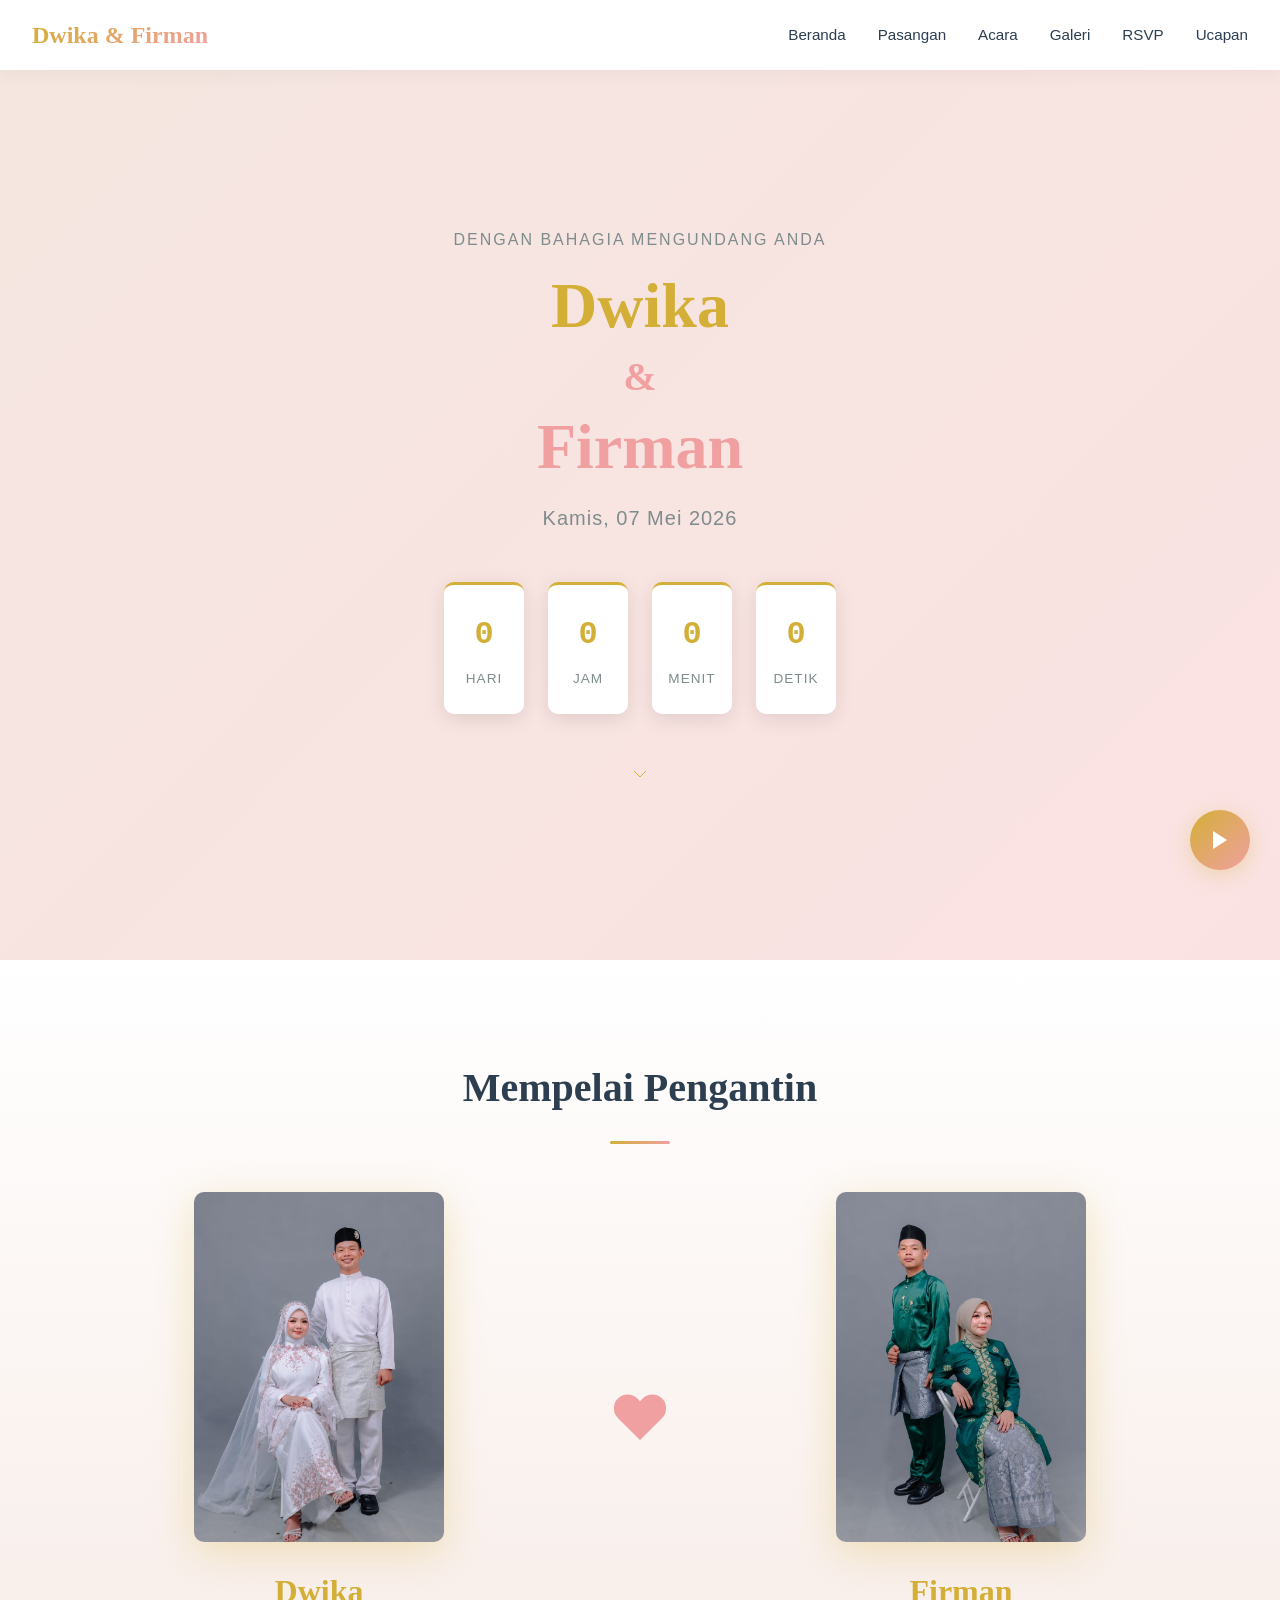
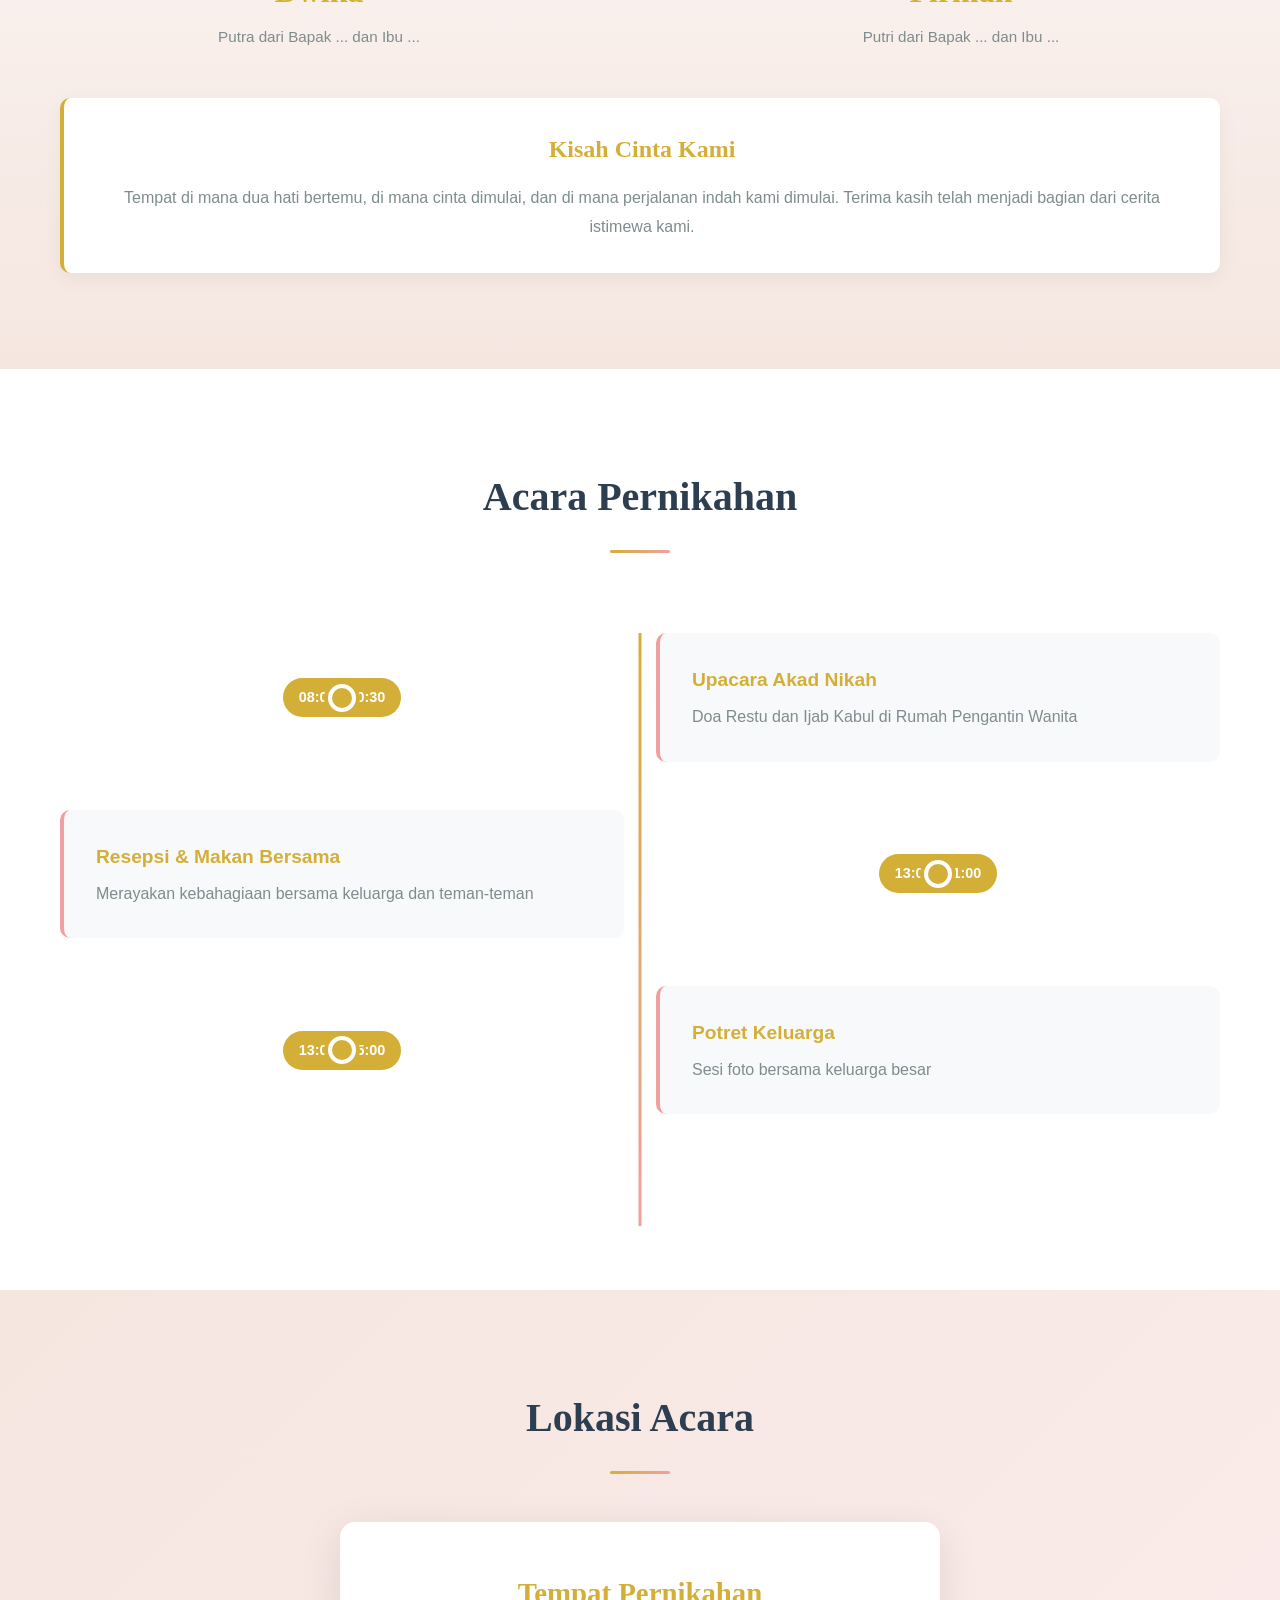
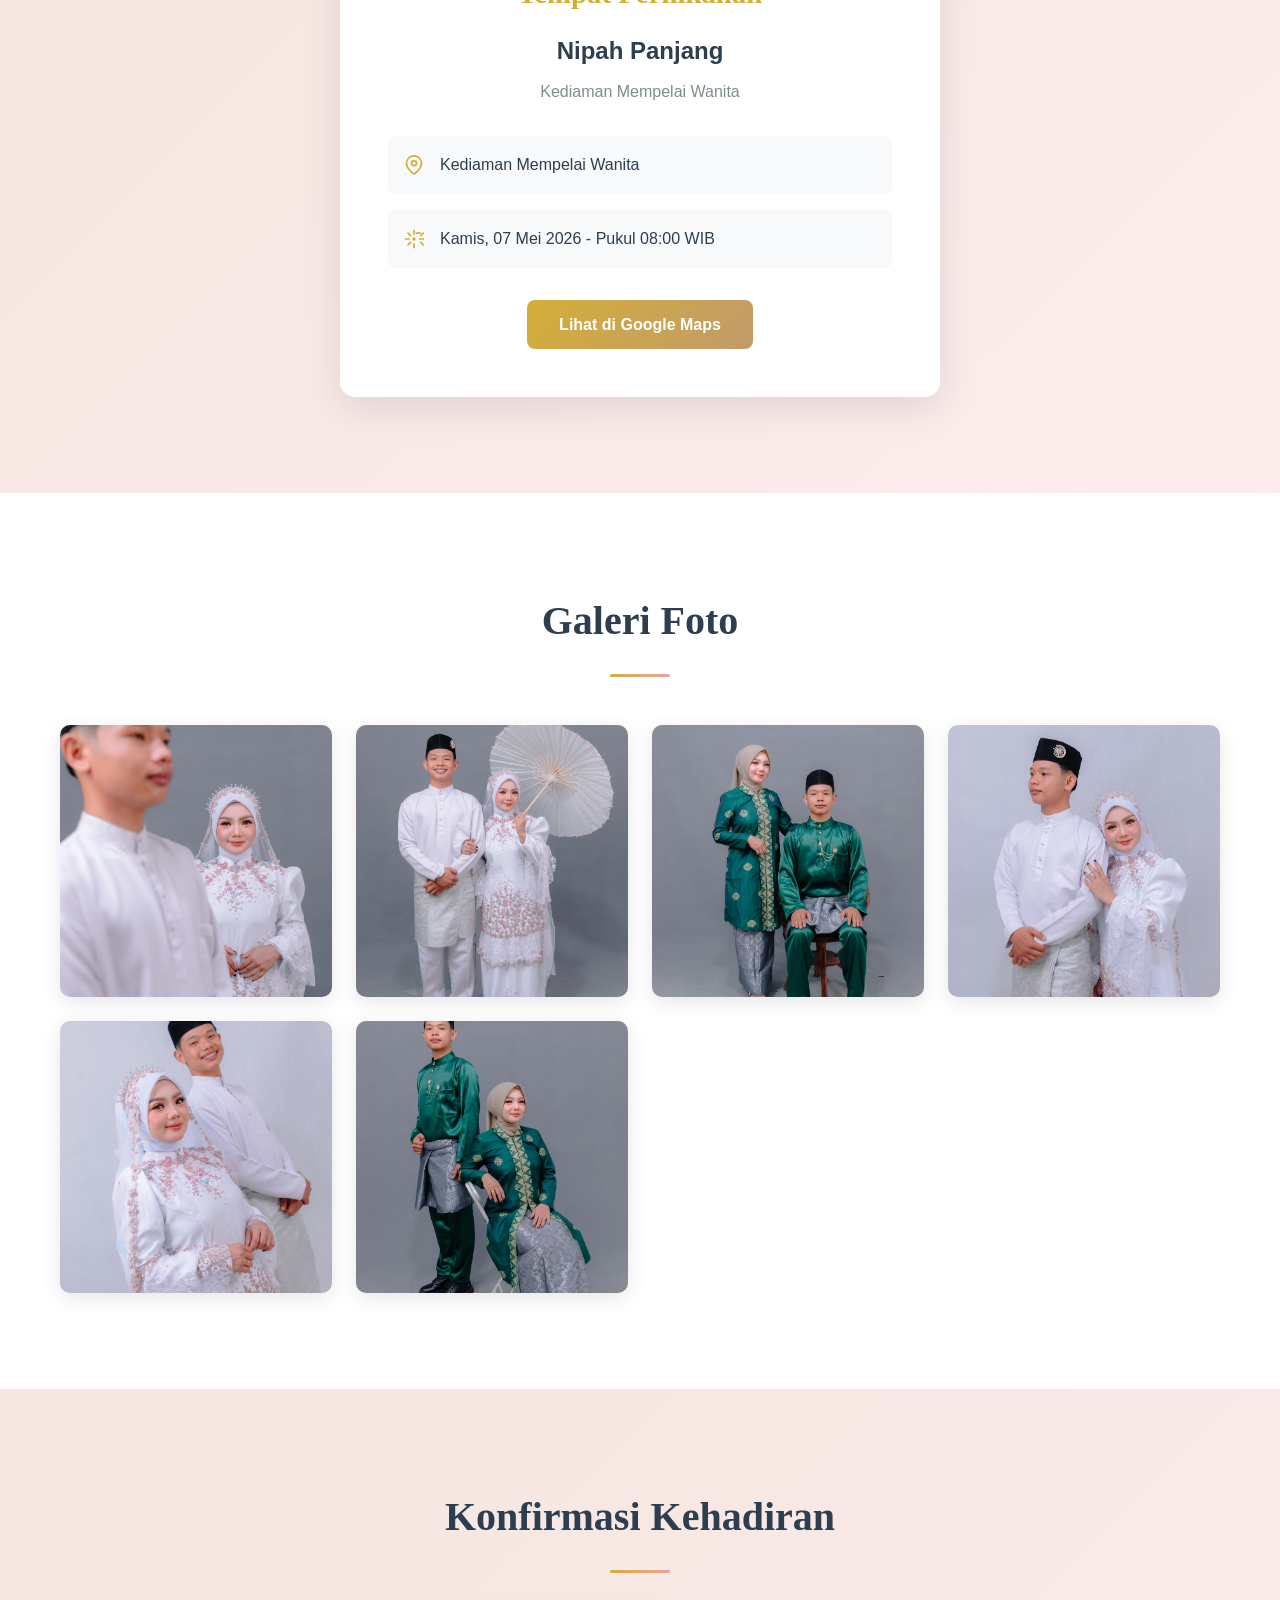
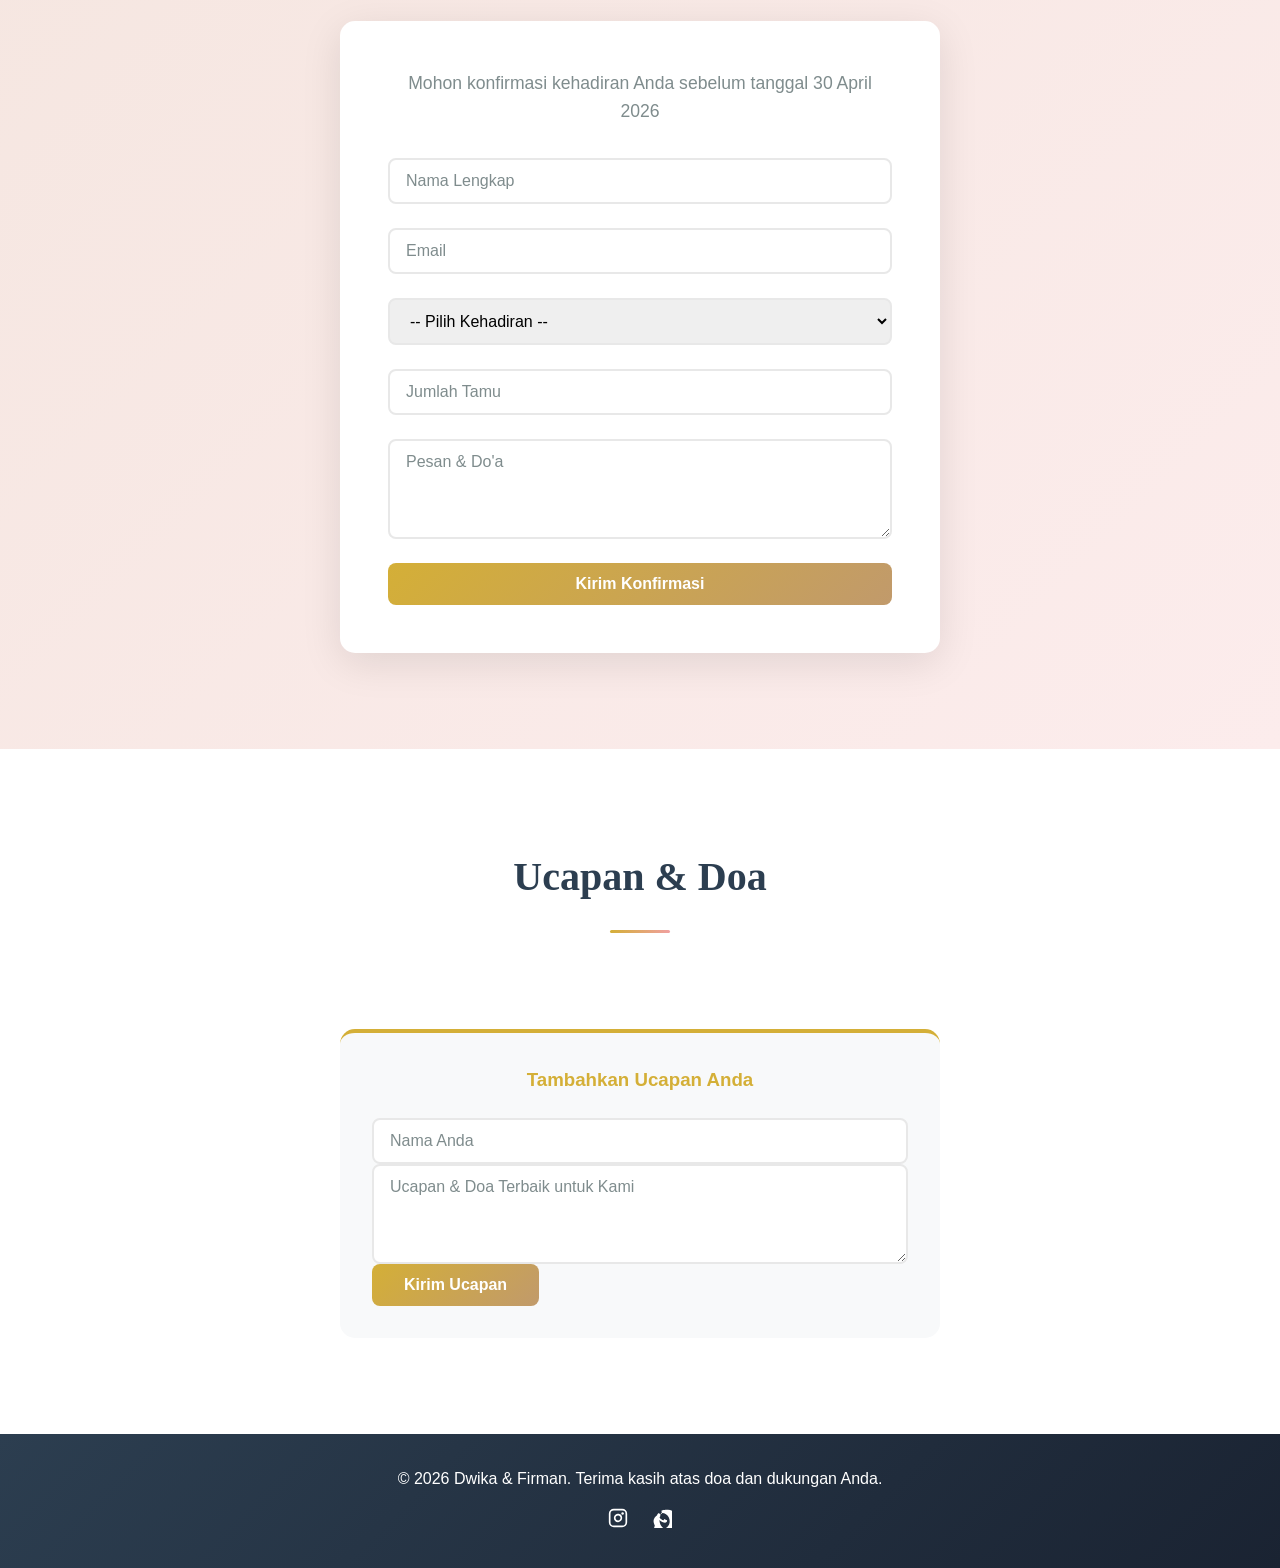
==== index.html @ b53b19dd "first commit" ====
<!DOCTYPE html>
<html lang="id">
<head>
    <meta charset="UTF-8">
    <meta name="viewport" content="width=device-width, initial-scale=1.0">
    <title>Undangan Pernikahan Dwika & Firman</title>
    <link rel="stylesheet" href="style.css">
    <link rel="stylesheet" href="https://cdnjs.cloudflare.com/ajax/libs/aos/2.3.4/aos.css">
</head>
<body>
    <!-- Navigation -->
    <nav class="navbar">
        <div class="navbar-brand">Dwika & Firman</div>
        <div class="nav-toggle" id="navToggle">
            <span></span>
            <span></span>
            <span></span>
        </div>
        <ul class="nav-menu" id="navMenu">
            <li><a href="#home" class="nav-link">Beranda</a></li>
            <li><a href="#couple" class="nav-link">Pasangan</a></li>
            <li><a href="#timeline" class="nav-link">Acara</a></li>
            <li><a href="#gallery" class="nav-link">Galeri</a></li>
            <li><a href="#rsvp" class="nav-link">RSVP</a></li>
            <li><a href="#guestbook" class="nav-link">Ucapan</a></li>
        </ul>
    </nav>

    <!-- Hero Section -->
    <section id="home" class="hero">
        <div class="hero-content" data-aos="fade-up" data-aos-duration="1000">
            <p class="hero-subtitle" style="animation: fadeInUp 1s ease-out 0.3s both;">Dengan Bahagia Mengundang Anda</p>
            <h1 class="hero-title" style="animation: fadeInUp 1s ease-out 0.6s both;">
                <span class="name-groom">Dwika</span>
                <span class="ampersand">&</span>
                <span class="name-bride">Firman</span>
            </h1>
            <p class="hero-date" style="animation: fadeInUp 1s ease-out 0.9s both;">Kamis, 07 Mei 2026</p>
            
            <!-- Countdown Timer -->
            <div class="countdown-container" style="animation: fadeInUp 1s ease-out 1.2s both;">
                <div class="countdown-box">
                    <span class="countdown-number" id="days">0</span>
                    <span class="countdown-label">Hari</span>
                </div>
                <div class="countdown-box">
                    <span class="countdown-number" id="hours">0</span>
                    <span class="countdown-label">Jam</span>
                </div>
                <div class="countdown-box">
                    <span class="countdown-number" id="minutes">0</span>
                    <span class="countdown-label">Menit</span>
                </div>
                <div class="countdown-box">
                    <span class="countdown-number" id="seconds">0</span>
                    <span class="countdown-label">Detik</span>
                </div>
            </div>

            <div class="scroll-indicator" style="animation: bounce 2s infinite 1.5s;">
                <svg width="24" height="24" viewBox="0 0 24 24" fill="none" stroke="currentColor">
                    <polyline points="6 9 12 15 18 9"></polyline>
                </svg>
            </div>
        </div>
        <div class="hero-bg"></div>
    </section>

    <!-- Couple Section -->
    <section id="couple" class="couple-section">
        <div class="container">
            <h2 class="section-title" data-aos="fade-up">Mempelai Pengantin</h2>
            
            <div class="couple-grid">
                <!-- Groom -->
                <div class="couple-card" data-aos="fade-right">
                    <div class="couple-image groom-img">
                        <img src="assets/WhatsApp Image 2026-04-22 at 05.42.44.jpeg" alt="Dwika">
                    </div>
                    <h3 class="couple-name">Dwika</h3>
                    <p class="couple-info">Putra dari Bapak ... dan Ibu ...</p>
                </div>

                <!-- Heart Divider -->
                <div class="heart-divider" data-aos="zoom-in">
                    <svg viewBox="0 0 24 24" fill="currentColor">
                        <path d="M20.84 4.61a5.5 5.5 0 0 0-7.78 0L12 5.67l-1.06-1.06a5.5 5.5 0 0 0-7.78 7.78l1.06 1.06L12 21.23l7.78-7.78 1.06-1.06a5.5 5.5 0 0 0 0-7.78z"></path>
                    </svg>
                </div>

                <!-- Bride -->
                <div class="couple-card" data-aos="fade-left">
                    <div class="couple-image bride-img">
                        <img src="assets/WhatsApp Image 2026-04-22 at 05.42.45.jpeg" alt="Firman">
                    </div>
                    <h3 class="couple-name">Firman</h3>
                    <p class="couple-info">Putri dari Bapak ... dan Ibu ...</p>
                </div>
            </div>

            <!-- Love Story -->
            <div class="love-story" data-aos="fade-up">
                <h3>Kisah Cinta Kami</h3>
                <p>Tempat di mana dua hati bertemu, di mana cinta dimulai, dan di mana perjalanan indah kami dimulai. Terima kasih telah menjadi bagian dari cerita istimewa kami.</p>
            </div>
        </div>
    </section>

    <!-- Timeline Section -->
    <section id="timeline" class="timeline-section">
        <div class="container">
            <h2 class="section-title" data-aos="fade-up">Acara Pernikahan</h2>
            
            <div class="timeline">
                <div class="timeline-item" data-aos="fade-right">
                    <div class="timeline-marker">
                        <span class="timeline-time">08:00 - 10:30</span>
                    </div>
                    <div class="timeline-content">
                        <h4>Upacara Akad Nikah</h4>
                        <p>Doa Restu dan Ijab Kabul di Rumah Pengantin Wanita</p>
                    </div>
                </div>

                <div class="timeline-item" data-aos="fade-left">
                    <div class="timeline-marker">
                        <span class="timeline-time">11:00 - 13:00</span>
                    </div>
                    <div class="timeline-content">
                        <h4>Resepsi & Makan Bersama</h4>
                        <p>Merayakan kebahagiaan bersama keluarga dan teman-teman</p>
                    </div>
                </div>

                <div class="timeline-item" data-aos="fade-right">
                    <div class="timeline-marker">
                        <span class="timeline-time">13:00 - 15:00</span>
                    </div>
                    <div class="timeline-content">
                        <h4>Potret Keluarga</h4>
                        <p>Sesi foto bersama keluarga besar</p>
                    </div>
                </div>
            </div>
        </div>
    </section>

    <!-- Location Section -->
    <section id="location" class="location-section">
        <div class="container">
            <h2 class="section-title" data-aos="fade-up">Lokasi Acara</h2>
            
            <div class="location-info" data-aos="zoom-in">
                <h3>Tempat Pernikahan</h3>
                <p class="location-name">Nipah Panjang</p>
                <p class="location-address">Kediaman Mempelai Wanita</p>
                
                <div class="location-details">
                    <div class="detail-item">
                        <svg width="20" height="20" viewBox="0 0 24 24" fill="none" stroke="currentColor" stroke-width="2">
                            <path d="M21 10c0 7-9 13-9 13s-9-6-9-13a9 9 0 0 1 18 0z"></path>
                            <circle cx="12" cy="10" r="3"></circle>
                        </svg>
                        <span>Kediaman Mempelai Wanita</span>
                    </div>
                    <div class="detail-item">
                        <svg width="20" height="20" viewBox="0 0 24 24" fill="none" stroke="currentColor" stroke-width="2">
                            <circle cx="12" cy="12" r="1"></circle>
                            <path d="M12 1v6m8-2h-6"></path>
                            <path d="M4.22 4.22l4.24 4.24m11.08 0l4.24-4.24"></path>
                            <path d="M1 12h6m11 0h6"></path>
                            <path d="M4.22 19.78l4.24-4.24m11.08 0l4.24 4.24"></path>
                            <path d="M12 17v6"></path>
                        </svg>
                        <span>Kamis, 07 Mei 2026 - Pukul 08:00 WIB</span>
                    </div>
                </div>

                <a href="https://maps.google.com/maps/search/Nipah+Panjang" target="_blank" class="btn btn-primary" onclick="playSound('click')">
                    Lihat di Google Maps
                </a>
            </div>
        </div>
    </section>

    <!-- Gallery Section -->
    <section id="gallery" class="gallery-section">
        <div class="container">
            <h2 class="section-title" data-aos="fade-up">Galeri Foto</h2>
            
            <div class="gallery-grid">
                <div class="gallery-item" data-aos="zoom-in" onclick="openLightbox(this)">
                    <img src="assets/WhatsApp Image 2026-04-22 at 05.42.44 (1).jpeg" alt="Foto 1">
                    <div class="gallery-overlay">
                        <svg width="48" height="48" viewBox="0 0 24 24" fill="none" stroke="white" stroke-width="2">
                            <path d="M1 12s4-8 11-8 11 8 11 8-4 8-11 8-11-8-11-8z"></path>
                            <circle cx="12" cy="12" r="3"></circle>
                        </svg>
                    </div>
                </div>

                <div class="gallery-item" data-aos="zoom-in" data-aos-delay="100" onclick="openLightbox(this)">
                    <img src="assets/WhatsApp Image 2026-04-22 at 05.42.45 (1).jpeg" alt="Foto 2">
                    <div class="gallery-overlay">
                        <svg width="48" height="48" viewBox="0 0 24 24" fill="none" stroke="white" stroke-width="2">
                            <path d="M1 12s4-8 11-8 11 8 11 8-4 8-11 8-11-8-11-8z"></path>
                            <circle cx="12" cy="12" r="3"></circle>
                        </svg>
                    </div>
                </div>

                <div class="gallery-item" data-aos="zoom-in" data-aos-delay="200" onclick="openLightbox(this)">
                    <img src="assets/WhatsApp Image 2026-04-22 at 05.42.45 (2).jpeg" alt="Foto 3">
                    <div class="gallery-overlay">
                        <svg width="48" height="48" viewBox="0 0 24 24" fill="none" stroke="white" stroke-width="2">
                            <path d="M1 12s4-8 11-8 11 8 11 8-4 8-11 8-11-8-11-8z"></path>
                            <circle cx="12" cy="12" r="3"></circle>
                        </svg>
                    </div>
                </div>

                <div class="gallery-item" data-aos="zoom-in" data-aos-delay="300" onclick="openLightbox(this)">
                    <img src="assets/WhatsApp Image 2026-04-22 at 05.42.45 (3).jpeg" alt="Foto 4">
                    <div class="gallery-overlay">
                        <svg width="48" height="48" viewBox="0 0 24 24" fill="none" stroke="white" stroke-width="2">
                            <path d="M1 12s4-8 11-8 11 8 11 8-4 8-11 8-11-8-11-8z"></path>
                            <circle cx="12" cy="12" r="3"></circle>
                        </svg>
                    </div>
                </div>

                <div class="gallery-item" data-aos="zoom-in" data-aos-delay="400" onclick="openLightbox(this)">
                    <img src="assets/WhatsApp Image 2026-04-22 at 05.42.45 (4).jpeg" alt="Foto 5">
                    <div class="gallery-overlay">
                        <svg width="48" height="48" viewBox="0 0 24 24" fill="none" stroke="white" stroke-width="2">
                            <path d="M1 12s4-8 11-8 11 8 11 8-4 8-11 8-11-8-11-8z"></path>
                            <circle cx="12" cy="12" r="3"></circle>
                        </svg>
                    </div>
                </div>

                <div class="gallery-item" data-aos="zoom-in" data-aos-delay="500" onclick="openLightbox(this)">
                    <img src="assets/WhatsApp Image 2026-04-22 at 05.42.45.jpeg" alt="Foto 6">
                    <div class="gallery-overlay">
                        <svg width="48" height="48" viewBox="0 0 24 24" fill="none" stroke="white" stroke-width="2">
                            <path d="M1 12s4-8 11-8 11 8 11 8-4 8-11 8-11-8-11-8z"></path>
                            <circle cx="12" cy="12" r="3"></circle>
                        </svg>
                    </div>
                </div>
            </div>
        </div>
    </section>

    <!-- Lightbox Modal -->
    <div id="lightbox" class="lightbox">
        <span class="lightbox-close" onclick="closeLightbox()">&times;</span>
        <img class="lightbox-image" src="" alt="">
        <span class="lightbox-prev" onclick="prevLightbox()">&#10094;</span>
        <span class="lightbox-next" onclick="nextLightbox()">&#10095;</span>
    </div>

    <!-- RSVP Section -->
    <section id="rsvp" class="rsvp-section">
        <div class="container">
            <h2 class="section-title" data-aos="fade-up">Konfirmasi Kehadiran</h2>
            
            <div class="rsvp-content" data-aos="fade-up">
                <p class="rsvp-text">Mohon konfirmasi kehadiran Anda sebelum tanggal 30 April 2026</p>
                
                <form id="rsvpForm" class="rsvp-form">
                    <div class="form-group">
                        <input type="text" placeholder="Nama Lengkap" required onclick="playSound('click')">
                    </div>
                    <div class="form-group">
                        <input type="email" placeholder="Email" required onclick="playSound('click')">
                    </div>
                    <div class="form-group">
                        <select required onclick="playSound('click')">
                            <option value="">-- Pilih Kehadiran --</option>
                            <option value="hadir">Alhamdulillah Hadir</option>
                            <option value="tidak">Maaf Tidak Bisa Hadir</option>
                        </select>
                    </div>
                    <div class="form-group">
                        <input type="number" placeholder="Jumlah Tamu" min="1" required onclick="playSound('click')">
                    </div>
                    <div class="form-group">
                        <textarea placeholder="Pesan & Do'a" rows="4" onclick="playSound('click')"></textarea>
                    </div>
                    <button type="submit" class="btn btn-primary" onclick="playSound('click')">Kirim Konfirmasi</button>
                </form>
            </div>
        </div>
    </section>

    <!-- Guestbook Section -->
    <section id="guestbook" class="guestbook-section">
        <div class="container">
            <h2 class="section-title" data-aos="fade-up">Ucapan & Doa</h2>
            
            <div class="guestbook-content" data-aos="fade-up">
                <div id="guestbookList" class="guestbook-list"></div>
            </div>

            <div class="guestbook-form" data-aos="fade-up">
                <h3>Tambahkan Ucapan Anda</h3>
                <form id="guestbookForm">
                    <div class="form-group">
                        <input type="text" id="guestName" placeholder="Nama Anda" required onclick="playSound('click')">
                    </div>
                    <div class="form-group">
                        <textarea id="guestMessage" placeholder="Ucapan & Doa Terbaik untuk Kami" rows="4" required onclick="playSound('click')"></textarea>
                    </div>
                    <button type="submit" class="btn btn-primary" onclick="playSound('click')">Kirim Ucapan</button>
                </form>
            </div>
        </div>
    </section>

    <!-- Music Control -->
    <div class="music-control" id="musicControl">
        <button id="musicToggle" class="music-btn" onclick="toggleMusic()">
            <svg class="music-icon-play" width="20" height="20" viewBox="0 0 24 24" fill="currentColor">
                <polygon points="5 3 19 12 5 21 5 3"></polygon>
            </svg>
            <svg class="music-icon-pause" style="display:none;" width="20" height="20" viewBox="0 0 24 24" fill="currentColor">
                <rect x="6" y="4" width="4" height="16"></rect>
                <rect x="14" y="4" width="4" height="16"></rect>
            </svg>
        </button>
        <audio id="bgMusic" loop>
            <source src="assets/music/background-music.mp3" type="audio/mpeg">
        </audio>
    </div>

    <!-- Footer -->
    <footer class="footer">
        <p>&copy; 2026 Dwika & Firman. Terima kasih atas doa dan dukungan Anda.</p>
        <div class="social-links">
            <a href="https://instagram.com" target="_blank" class="social-link" onclick="playSound('click')">
                <svg width="20" height="20" viewBox="0 0 24 24" fill="currentColor">
                    <rect x="2" y="2" width="20" height="20" rx="5" ry="5" fill="none" stroke="currentColor" stroke-width="2"/>
                    <path d="M16 11.37A4 4 0 1 1 12.63 8 4 4 0 0 1 16 11.37z" fill="none" stroke="currentColor" stroke-width="2"/>
                    <circle cx="17.5" cy="6.5" r="1.5" fill="currentColor"/>
                </svg>
            </a>
            <a href="https://wa.me" target="_blank" class="social-link" onclick="playSound('click')">
                <svg width="20" height="20" viewBox="0 0 24 24" fill="currentColor">
                    <path d="M17.472 14.382c-.297-.149-1.758-.867-2.03-.967-.273-.099-.471-.148-.67.15-.197.297-.767.966-.94 1.164-.173.199-.347.223-.644.075-.297-.15-1.255-.463-2.39-1.475-.883-.788-1.48-1.761-1.653-2.059-.173-.297-.018-.458.13-.606.134-.133.298-.347.446-.52.149-.174.198-.298.298-.497.099-.198.05-.371-.025-.52-.075-.149-.669-1.612-.916-2.207-.242-.579-.487-.5-.67-.51-.173-.008-.371-.01-.57-.01-.198 0-.52.074-.792.372-.272.297-1.04 1.016-1.04 2.479 0 1.462 1.065 2.875 1.213 3.074.149.198 2.096 3.2 5.076 4.487.709.306 1.262.489 1.694.625.712.227 1.36.195 1.871.118.571-.085 1.758-.719 2.006-1.413.248-.694.248-1.289.173-1.413-.074-.124-.272-.198-.57-.347m-5.421-7.403h-.004a9.87 9.87 0 00-4.946 1.195c-1.54.792-2.846 1.856-3.779 3.15-.937 1.297-1.46 2.787-1.472 4.34-.012 1.553.349 3.06 1.063 4.39.163.31.324.617.486.923l-1.598 5.33 5.488-1.81c1.302.598 2.687.911 4.157.91 2.623 0 5.084-.943 6.927-2.649 1.847-1.705 2.866-4.034 2.871-6.588 0-1.765-.403-3.465-1.195-5.007-.79-1.542-1.928-2.838-3.302-3.714-1.374-.877-2.956-1.363-4.667-1.363zm0-2C9.283 2.635 14.02 2 19.216 2c2.034 0 3.956.585 5.626 1.693 1.67 1.108 2.91 2.68 3.624 4.425.713 1.745 1.072 3.663 1.072 5.677 0 2.014-.359 3.932-1.072 5.677-.714 1.745-1.954 3.317-3.624 4.425-1.67 1.108-3.592 1.693-5.626 1.693-2.034 0-3.956-.585-5.626-1.693-1.67-1.108-2.91-2.68-3.624-4.425-.713-1.745-1.072-3.663-1.072-5.677 0-2.014.359-3.932 1.072-5.677.714-1.745 1.954-3.317 3.624-4.425 1.67-1.108 3.592-1.693 5.626-1.693z"/>
                </svg>
            </a>
        </div>
    </footer>

    <!-- Scripts -->
    <script src="https://cdnjs.cloudflare.com/ajax/libs/aos/2.3.4/aos.js"></script>
    <script src="main.js"></script>
</body>
</html>
---- style.css ----
/* ============================================
   WEDDING INVITATION WEBSITE - MAIN STYLES
   ============================================ */

* {
    margin: 0;
    padding: 0;
    box-sizing: border-box;
}

:root {
    --primary: #D4AF37;
    --primary-dark: #C19A6B;
    --secondary: #F5E6E0;
    --accent: #F0A0A0;
    --text-dark: #2C3E50;
    --text-light: #7F8C8D;
    --white: #FFFFFF;
    --light-gray: #F8F9FA;
    --border: #E8E8E8;
    
    --font-serif: 'Georgia', 'Garamond', serif;
    --font-sans: -apple-system, BlinkMacSystemFont, 'Segoe UI', Roboto, 'Helvetica Neue', Arial, sans-serif;
}

/* ============================================
   GLOBAL STYLES
   ============================================ */

html {
    scroll-behavior: smooth;
}

body {
    font-family: var(--font-sans);
    color: var(--text-dark);
    line-height: 1.6;
    background-color: var(--white);
}

.container {
    max-width: 1200px;
    margin: 0 auto;
    padding: 0 20px;
}

img {
    max-width: 100%;
    height: auto;
    display: block;
}

/* ============================================
   ANIMATIONS
   ============================================ */

@keyframes fadeInUp {
    from {
        opacity: 0;
        transform: translateY(30px);
    }
    to {
        opacity: 1;
        transform: translateY(0);
    }
}

@keyframes bounce {
    0%, 100% {
        transform: translateY(0);
    }
    50% {
        transform: translateY(-10px);
    }
}

@keyframes slideIn {
    from {
        opacity: 0;
        transform: translateX(-30px);
    }
    to {
        opacity: 1;
        transform: translateX(0);
    }
}

@keyframes pulse {
    0%, 100% {
        opacity: 1;
    }
    50% {
        opacity: 0.5;
    }
}

/* ============================================
   NAVBAR
   ============================================ */

.navbar {
    position: fixed;
    top: 0;
    left: 0;
    right: 0;
    background: rgba(255, 255, 255, 0.98);
    backdrop-filter: blur(10px);
    padding: 1rem 2rem;
    z-index: 1000;
    display: flex;
    justify-content: space-between;
    align-items: center;
    box-shadow: 0 2px 20px rgba(0, 0, 0, 0.05);
}

.navbar-brand {
    font-family: var(--font-serif);
    font-size: 1.5rem;
    font-weight: bold;
    background: linear-gradient(135deg, var(--primary) 0%, var(--accent) 100%);
    -webkit-background-clip: text;
    -webkit-text-fill-color: transparent;
    background-clip: text;
}

.nav-menu {
    display: flex;
    list-style: none;
    gap: 2rem;
}

.nav-link {
    text-decoration: none;
    color: var(--text-dark);
    font-size: 0.95rem;
    font-weight: 500;
    transition: color 0.3s ease;
    position: relative;
}

.nav-link::after {
    content: '';
    position: absolute;
    bottom: -5px;
    left: 0;
    width: 0;
    height: 2px;
    background: var(--primary);
    transition: width 0.3s ease;
}

.nav-link:hover::after {
    width: 100%;
}

.nav-toggle {
    display: none;
    flex-direction: column;
    cursor: pointer;
}

.nav-toggle span {
    width: 25px;
    height: 3px;
    background: var(--text-dark);
    margin: 5px 0;
    transition: 0.3s;
    border-radius: 2px;
}

/* ============================================
   HERO SECTION
   ============================================ */

.hero {
    min-height: 100vh;
    display: flex;
    align-items: center;
    justify-content: center;
    position: relative;
    overflow: hidden;
    margin-top: 60px;
}

.hero-bg {
    position: absolute;
    top: 0;
    left: 0;
    right: 0;
    bottom: 0;
    background: linear-gradient(135deg, var(--secondary) 0%, rgba(240, 160, 160, 0.3) 100%);
    background-size: cover;
    background-position: center;
    z-index: -1;
}

.hero-content {
    text-align: center;
    z-index: 1;
    padding: 2rem;
}

.hero-subtitle {
    color: var(--text-light);
    font-size: 1rem;
    letter-spacing: 2px;
    text-transform: uppercase;
    margin-bottom: 1rem;
}

.hero-title {
    font-family: var(--font-serif);
    font-size: 4rem;
    font-weight: 700;
    margin-bottom: 1rem;
    line-height: 1.2;
}

.name-groom {
    color: var(--primary);
    display: block;
}

.ampersand {
    color: var(--accent);
    display: block;
    font-size: 2.5rem;
    margin: 0.5rem 0;
}

.name-bride {
    color: var(--accent);
    display: block;
}

.hero-date {
    font-size: 1.25rem;
    color: var(--text-light);
    margin-bottom: 2rem;
    letter-spacing: 1px;
}

.countdown-container {
    display: flex;
    justify-content: center;
    gap: 1.5rem;
    margin: 3rem 0;
    flex-wrap: wrap;
}

.countdown-box {
    background: var(--white);
    padding: 1.5rem 1rem;
    border-radius: 10px;
    min-width: 80px;
    box-shadow: 0 5px 20px rgba(0, 0, 0, 0.1);
    border-top: 3px solid var(--primary);
}

.countdown-number {
    display: block;
    font-size: 2rem;
    font-weight: bold;
    color: var(--primary);
    font-family: 'Courier New', monospace;
}

.countdown-label {
    display: block;
    font-size: 0.85rem;
    color: var(--text-light);
    margin-top: 0.5rem;
    text-transform: uppercase;
    letter-spacing: 1px;
}

.scroll-indicator {
    color: var(--primary);
    animation: bounce 2s infinite;
    margin-top: 3rem;
}

.scroll-indicator svg {
    animation: bounce 2s infinite;
}

/* ============================================
   COUPLE SECTION
   ============================================ */

.couple-section {
    padding: 6rem 0;
    background: linear-gradient(180deg, var(--white) 0%, var(--secondary) 100%);
}

.section-title {
    font-family: var(--font-serif);
    font-size: 2.5rem;
    text-align: center;
    margin-bottom: 3rem;
    color: var(--text-dark);
    position: relative;
    padding-bottom: 1.5rem;
}

.section-title::after {
    content: '';
    position: absolute;
    bottom: 0;
    left: 50%;
    transform: translateX(-50%);
    width: 60px;
    height: 3px;
    background: linear-gradient(90deg, var(--primary) 0%, var(--accent) 100%);
    border-radius: 3px;
}

.couple-grid {
    display: grid;
    grid-template-columns: 1fr auto 1fr;
    gap: 2rem;
    align-items: center;
    margin-bottom: 3rem;
}

.couple-card {
    text-align: center;
}

.couple-image {
    width: 250px;
    height: 350px;
    margin: 0 auto 1.5rem;
    border-radius: 10px;
    overflow: hidden;
    box-shadow: 0 10px 40px rgba(212, 175, 55, 0.3);
    position: relative;
}

.couple-image img {
    width: 100%;
    height: 100%;
    object-fit: cover;
    transition: transform 0.3s ease;
}

.couple-image:hover img {
    transform: scale(1.05);
}

.couple-name {
    font-family: var(--font-serif);
    font-size: 2rem;
    color: var(--primary);
    margin-bottom: 0.5rem;
}

.couple-info {
    color: var(--text-light);
    font-size: 0.95rem;
}

.heart-divider {
    color: var(--accent);
    animation: pulse 1.5s ease-in-out infinite;
}

.heart-divider svg {
    width: 60px;
    height: 60px;
}

.love-story {
    background: var(--white);
    padding: 2rem;
    border-radius: 10px;
    text-align: center;
    box-shadow: 0 5px 20px rgba(0, 0, 0, 0.05);
    border-left: 4px solid var(--primary);
}

.love-story h3 {
    color: var(--primary);
    margin-bottom: 1rem;
    font-family: var(--font-serif);
    font-size: 1.5rem;
}

.love-story p {
    color: var(--text-light);
    line-height: 1.8;
}

/* ============================================
   TIMELINE SECTION
   ============================================ */

.timeline-section {
    padding: 6rem 0;
    background: var(--white);
}

.timeline {
    position: relative;
    padding: 2rem 0;
}

.timeline::before {
    content: '';
    position: absolute;
    left: 50%;
    transform: translateX(-50%);
    width: 3px;
    height: 100%;
    background: linear-gradient(180deg, var(--primary) 0%, var(--accent) 100%);
}

.timeline-item {
    margin-bottom: 3rem;
    display: grid;
    grid-template-columns: 1fr 1fr;
    gap: 2rem;
    position: relative;
}

.timeline-item:nth-child(even) {
    direction: rtl;
}

.timeline-item:nth-child(even) .timeline-content {
    direction: ltr;
}

.timeline-marker {
    position: relative;
    display: flex;
    align-items: center;
    justify-content: center;
}

.timeline-marker::before {
    content: '';
    position: absolute;
    left: 50%;
    transform: translateX(-50%);
    width: 20px;
    height: 20px;
    background: var(--primary);
    border: 4px solid var(--white);
    border-radius: 50%;
    box-shadow: 0 0 0 4px var(--primary);
}

.timeline-time {
    background: var(--primary);
    color: var(--white);
    padding: 0.5rem 1rem;
    border-radius: 20px;
    font-size: 0.9rem;
    font-weight: 600;
}

.timeline-content {
    background: var(--light-gray);
    padding: 2rem;
    border-radius: 10px;
    border-left: 4px solid var(--accent);
    transition: transform 0.3s ease, box-shadow 0.3s ease;
}

.timeline-content:hover {
    transform: translateY(-5px);
    box-shadow: 0 10px 30px rgba(0, 0, 0, 0.1);
}

.timeline-content h4 {
    color: var(--primary);
    margin-bottom: 0.5rem;
    font-size: 1.2rem;
}

.timeline-content p {
    color: var(--text-light);
}

/* ============================================
   LOCATION SECTION
   ============================================ */

.location-section {
    padding: 6rem 0;
    background: linear-gradient(135deg, var(--secondary) 0%, rgba(240, 160, 160, 0.2) 100%);
}

.location-info {
    background: var(--white);
    padding: 3rem;
    border-radius: 15px;
    text-align: center;
    box-shadow: 0 10px 40px rgba(0, 0, 0, 0.1);
    max-width: 600px;
    margin: 0 auto;
}

.location-info h3 {
    color: var(--primary);
    font-family: var(--font-serif);
    font-size: 1.8rem;
    margin-bottom: 1rem;
}

.location-name {
    font-size: 1.5rem;
    font-weight: 600;
    color: var(--text-dark);
    margin-bottom: 0.5rem;
}

.location-address {
    color: var(--text-light);
    font-size: 1rem;
    margin-bottom: 2rem;
}

.location-details {
    display: flex;
    flex-direction: column;
    gap: 1rem;
    margin-bottom: 2rem;
    text-align: left;
}

.detail-item {
    display: flex;
    align-items: center;
    gap: 1rem;
    padding: 1rem;
    background: var(--light-gray);
    border-radius: 8px;
}

.detail-item svg {
    color: var(--primary);
    flex-shrink: 0;
}

/* ============================================
   GALLERY SECTION
   ============================================ */

.gallery-section {
    padding: 6rem 0;
    background: var(--white);
}

.gallery-grid {
    display: grid;
    grid-template-columns: repeat(auto-fit, minmax(250px, 1fr));
    gap: 1.5rem;
}

.gallery-item {
    position: relative;
    overflow: hidden;
    border-radius: 10px;
    aspect-ratio: 1;
    cursor: pointer;
    box-shadow: 0 5px 20px rgba(0, 0, 0, 0.1);
    transition: transform 0.3s ease;
}

.gallery-item img {
    width: 100%;
    height: 100%;
    object-fit: cover;
    transition: transform 0.3s ease;
}

.gallery-item:hover img {
    transform: scale(1.1);
}

.gallery-overlay {
    position: absolute;
    top: 0;
    left: 0;
    right: 0;
    bottom: 0;
    background: rgba(0, 0, 0, 0.5);
    display: flex;
    align-items: center;
    justify-content: center;
    opacity: 0;
    transition: opacity 0.3s ease;
}

.gallery-item:hover .gallery-overlay {
    opacity: 1;
}

.gallery-overlay svg {
    color: var(--white);
}

/* ============================================
   LIGHTBOX
   ============================================ */

.lightbox {
    display: none;
    position: fixed;
    z-index: 2000;
    left: 0;
    top: 0;
    width: 100%;
    height: 100%;
    background: rgba(0, 0, 0, 0.9);
    animation: fadeInUp 0.3s ease;
}

.lightbox.active {
    display: flex;
    align-items: center;
    justify-content: center;
}

.lightbox-image {
    max-width: 90%;
    max-height: 90%;
    object-fit: contain;
}

.lightbox-close {
    position: absolute;
    top: 30px;
    right: 40px;
    font-size: 40px;
    font-weight: bold;
    color: var(--white);
    cursor: pointer;
    transition: 0.3s;
}

.lightbox-close:hover {
    color: var(--primary);
}

.lightbox-prev, .lightbox-next {
    position: absolute;
    top: 50%;
    transform: translateY(-50%);
    font-size: 40px;
    font-weight: bold;
    color: var(--white);
    cursor: pointer;
    padding: 1rem;
    transition: 0.3s;
    user-select: none;
}

.lightbox-prev {
    left: 30px;
}

.lightbox-next {
    right: 30px;
}

.lightbox-prev:hover, .lightbox-next:hover {
    color: var(--primary);
}

/* ============================================
   RSVP SECTION
   ============================================ */

.rsvp-section {
    padding: 6rem 0;
    background: linear-gradient(135deg, var(--secondary) 0%, rgba(240, 160, 160, 0.2) 100%);
}

.rsvp-content {
    max-width: 600px;
    margin: 0 auto;
    background: var(--white);
    padding: 3rem;
    border-radius: 15px;
    box-shadow: 0 10px 40px rgba(0, 0, 0, 0.1);
}

.rsvp-text {
    text-align: center;
    color: var(--text-light);
    margin-bottom: 2rem;
    font-size: 1.1rem;
}

.rsvp-form {
    display: flex;
    flex-direction: column;
    gap: 1.5rem;
}

.form-group {
    display: flex;
    flex-direction: column;
}

.form-group input,
.form-group select,
.form-group textarea {
    padding: 0.75rem 1rem;
    border: 2px solid var(--border);
    border-radius: 8px;
    font-family: var(--font-sans);
    font-size: 1rem;
    transition: border-color 0.3s ease, box-shadow 0.3s ease;
}

.form-group input:focus,
.form-group select:focus,
.form-group textarea:focus {
    outline: none;
    border-color: var(--primary);
    box-shadow: 0 0 0 3px rgba(212, 175, 55, 0.1);
}

.form-group input::placeholder,
.form-group textarea::placeholder {
    color: var(--text-light);
}

/* ============================================
   GUESTBOOK SECTION
   ============================================ */

.guestbook-section {
    padding: 6rem 0;
    background: var(--white);
}

.guestbook-content {
    margin-bottom: 3rem;
}

.guestbook-list {
    display: grid;
    grid-template-columns: repeat(auto-fit, minmax(300px, 1fr));
    gap: 2rem;
    margin-bottom: 2rem;
}

.guestbook-item {
    background: var(--light-gray);
    padding: 1.5rem;
    border-radius: 10px;
    border-left: 4px solid var(--primary);
    animation: fadeInUp 0.5s ease;
}

.guestbook-item.new-item {
    animation: slideIn 0.5s ease;
}

.guestbook-name {
    color: var(--primary);
    font-weight: 600;
    margin-bottom: 0.5rem;
}

.guestbook-message {
    color: var(--text-dark);
    font-style: italic;
    line-height: 1.6;
}

.guestbook-form {
    max-width: 600px;
    margin: 0 auto;
    background: var(--light-gray);
    padding: 2rem;
    border-radius: 15px;
    border-top: 4px solid var(--primary);
}

.guestbook-form h3 {
    color: var(--primary);
    margin-bottom: 1.5rem;
    text-align: center;
}

/* ============================================
   BUTTONS
   ============================================ */

.btn {
    padding: 0.75rem 2rem;
    border: none;
    border-radius: 8px;
    font-size: 1rem;
    font-weight: 600;
    cursor: pointer;
    transition: all 0.3s ease;
    text-decoration: none;
    display: inline-block;
    text-align: center;
}

.btn-primary {
    background: linear-gradient(135deg, var(--primary) 0%, var(--primary-dark) 100%);
    color: var(--white);
}

.btn-primary:hover {
    transform: translateY(-3px);
    box-shadow: 0 10px 25px rgba(212, 175, 55, 0.3);
}

.btn-primary:active {
    transform: translateY(-1px);
}

/* ============================================
   MUSIC CONTROL
   ============================================ */

.music-control {
    position: fixed;
    bottom: 30px;
    right: 30px;
    z-index: 999;
}

.music-btn {
    width: 60px;
    height: 60px;
    border-radius: 50%;
    background: linear-gradient(135deg, var(--primary) 0%, var(--accent) 100%);
    color: var(--white);
    border: none;
    cursor: pointer;
    display: flex;
    align-items: center;
    justify-content: center;
    box-shadow: 0 5px 20px rgba(212, 175, 55, 0.3);
    transition: transform 0.3s ease, box-shadow 0.3s ease;
}

.music-btn:hover {
    transform: scale(1.1);
    box-shadow: 0 8px 30px rgba(212, 175, 55, 0.4);
}

.music-icon-play, .music-icon-pause {
    width: 24px;
    height: 24px;
}

/* ============================================
   FOOTER
   ============================================ */

.footer {
    background: linear-gradient(135deg, var(--text-dark) 0%, #1a2332 100%);
    color: var(--white);
    padding: 2rem;
    text-align: center;
}

.footer p {
    margin-bottom: 1rem;
}

.social-links {
    display: flex;
    justify-content: center;
    gap: 1.5rem;
}

.social-link {
    color: var(--white);
    transition: color 0.3s ease, transform 0.3s ease;
}

.social-link:hover {
    color: var(--primary);
    transform: translateY(-3px);
}

/* ============================================
   RESPONSIVE DESIGN
   ============================================ */

@media (max-width: 768px) {
    .navbar { padding: 1rem; }
    .nav-menu {
        display: none;
        position: absolute;
        top: 100%;
        left: 0;
        right: 0;
        flex-direction: column;
        background: var(--white);
        padding: 1rem;
        gap: 1rem;
        box-shadow: 0 5px 20px rgba(0, 0, 0, 0.1);
    }
    .nav-menu.active { display: flex; }
    .nav-toggle { display: flex; }
    .hero-title { font-size: 2.5rem; }
    .countdown-container { gap: 1rem; }
    .couple-grid { grid-template-columns: 1fr; gap: 2rem; }
    .timeline::before { left: 20px; }
    .timeline-item { grid-template-columns: 1fr; direction: ltr !important; }
    .timeline-marker::before { left: 0; }
    .timeline-marker { justify-content: flex-start; }
    .timeline-content { margin-left: 40px; }
    .music-control { bottom: 20px; right: 20px; }
    .music-btn { width: 50px; height: 50px; }
}

@media (max-width: 480px) {
    .hero { margin-top: 70px; }
    .hero-title { font-size: 2rem; }
    .countdown-box { min-width: 60px; padding: 0.75rem 0.5rem; }
    .countdown-number { font-size: 1.25rem; }
    .section-title { font-size: 1.5rem; }
    .couple-image { width: 100%; height: 280px; }
    .gallery-grid { grid-template-columns: repeat(2, 1fr); }
    .guestbook-list { grid-template-columns: 1fr; }
}
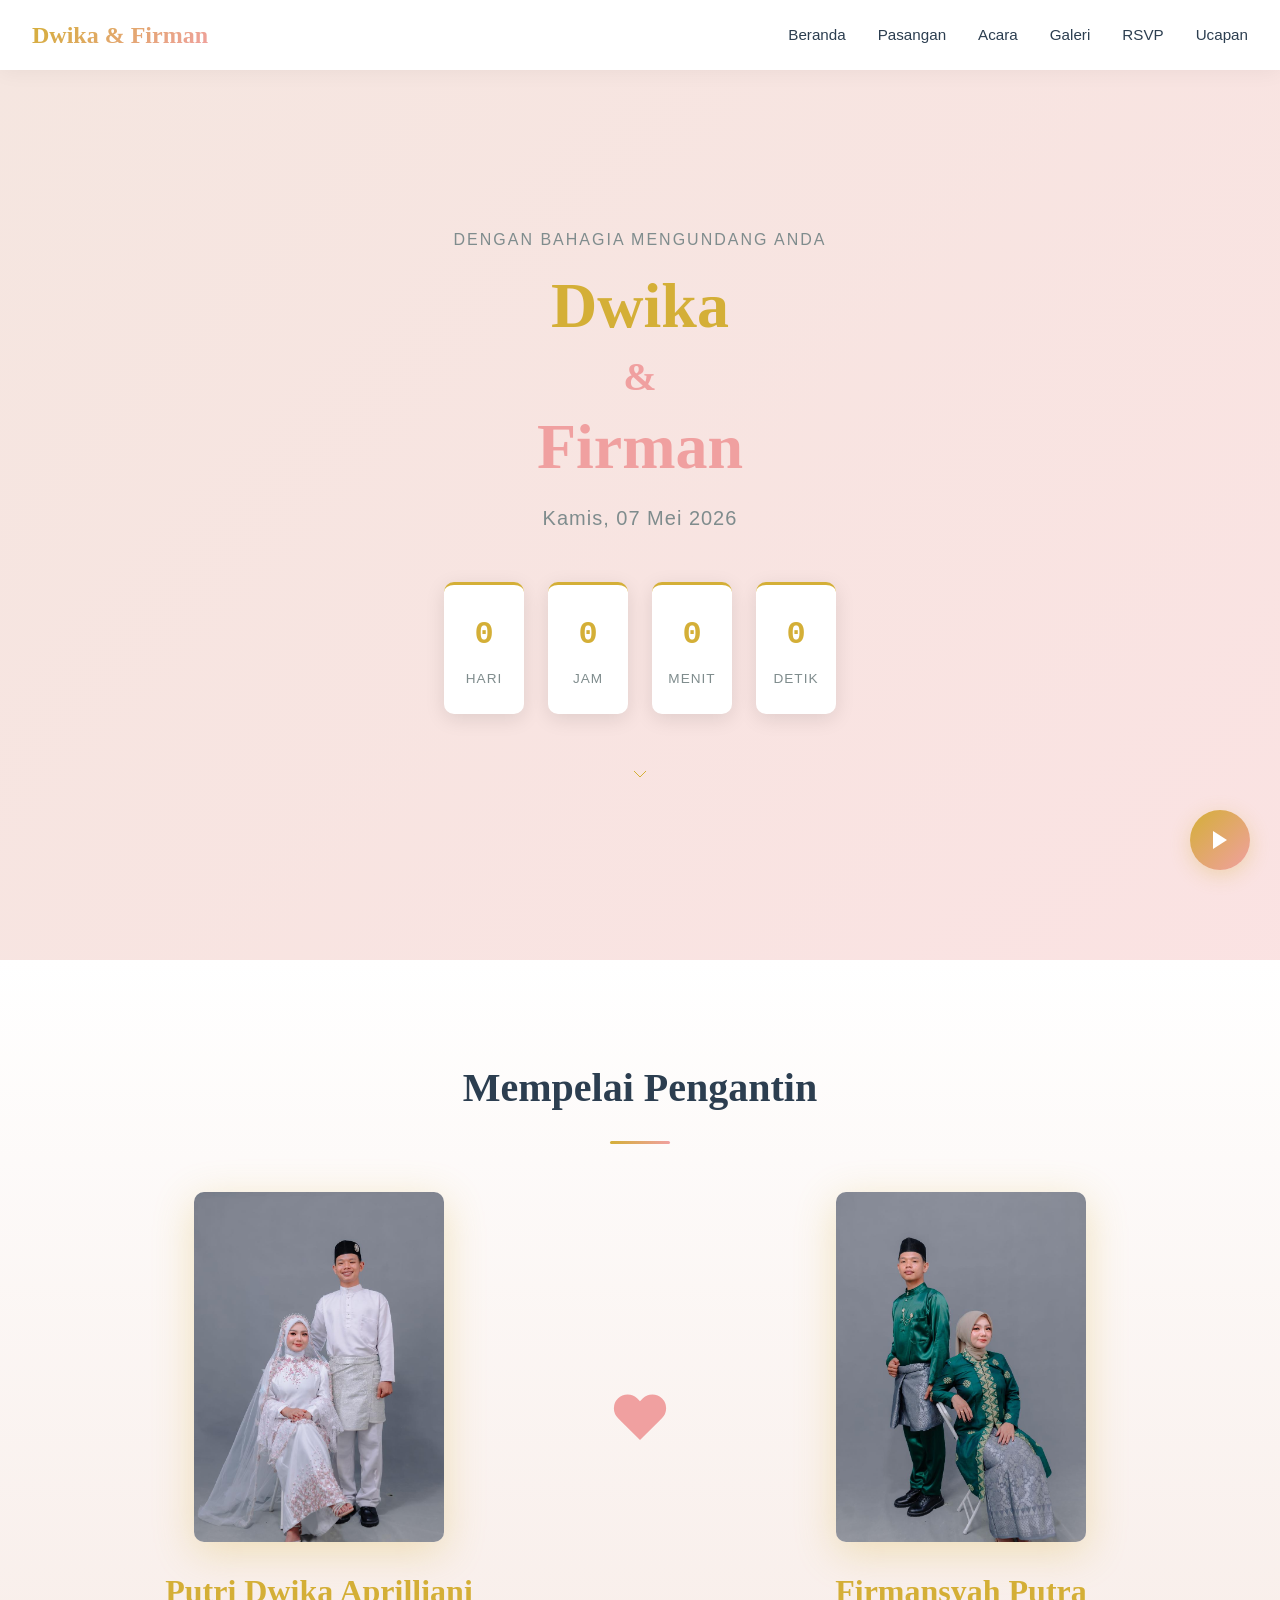
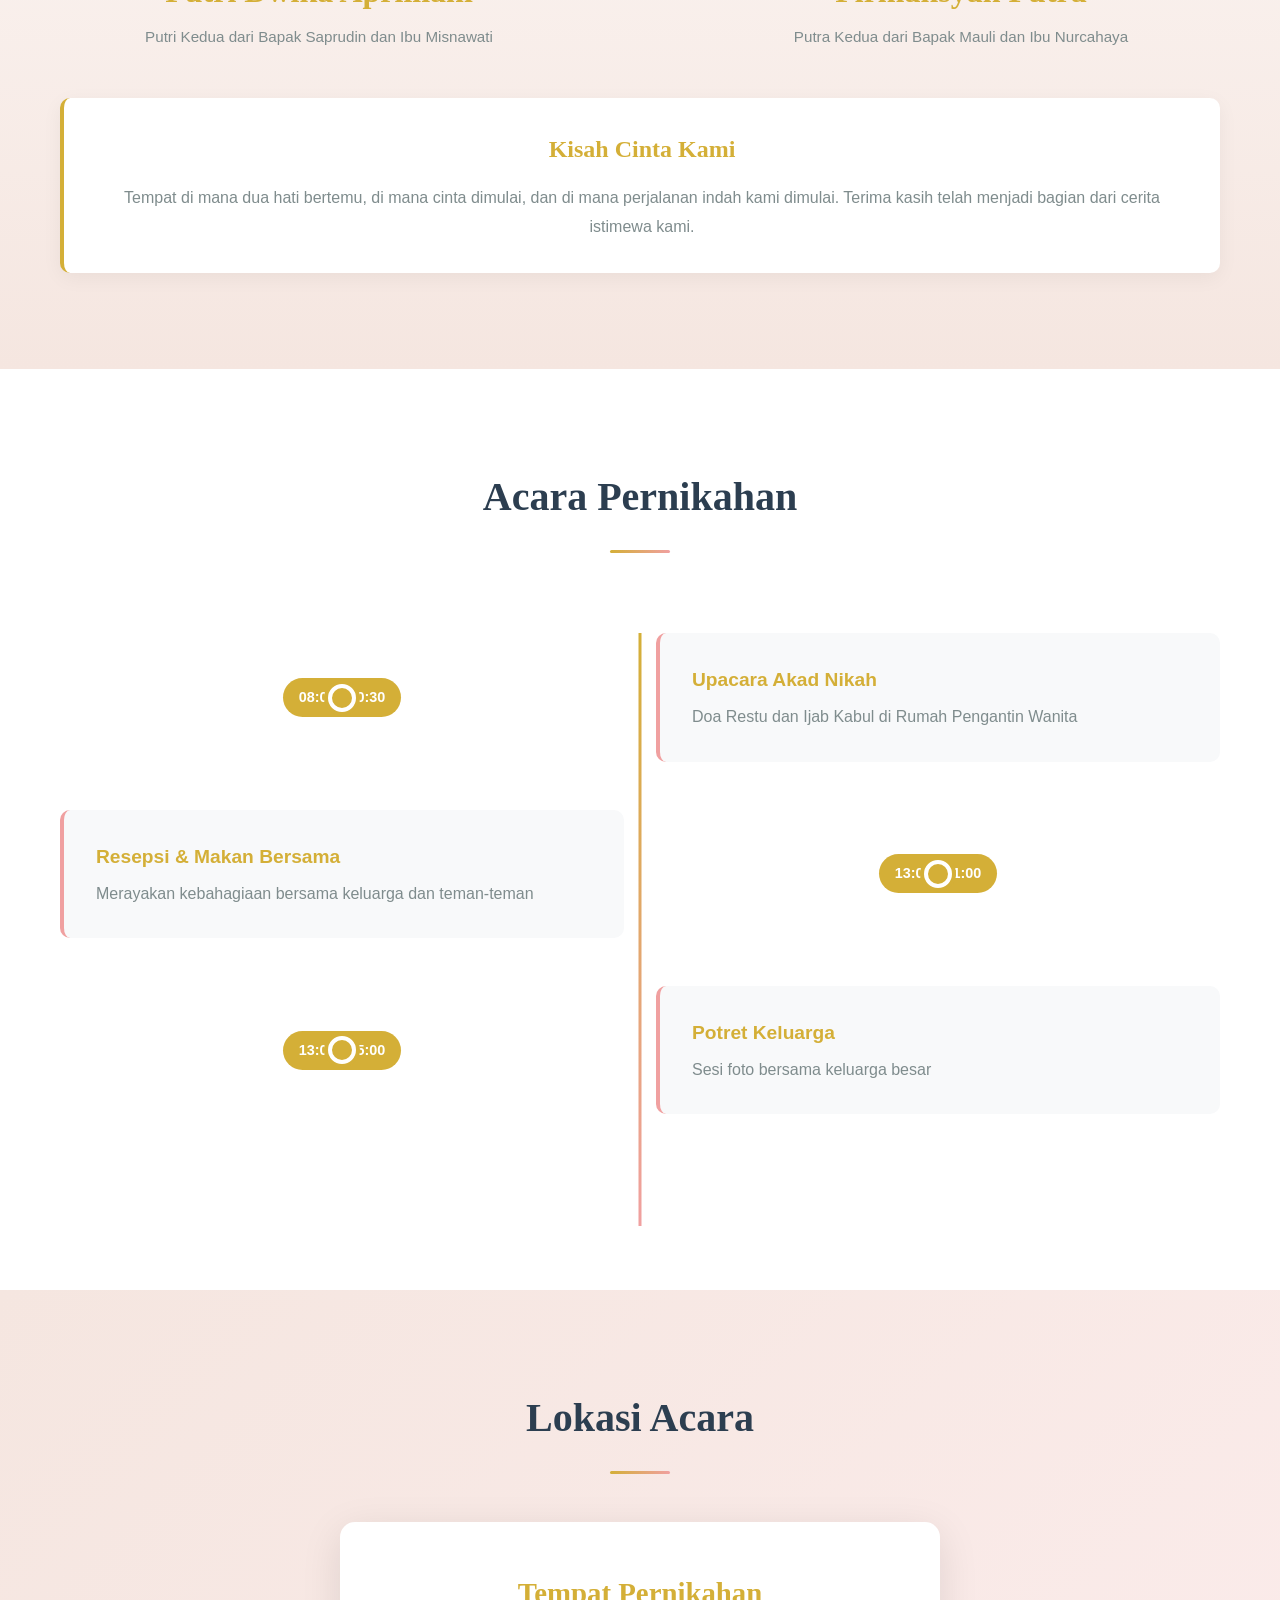
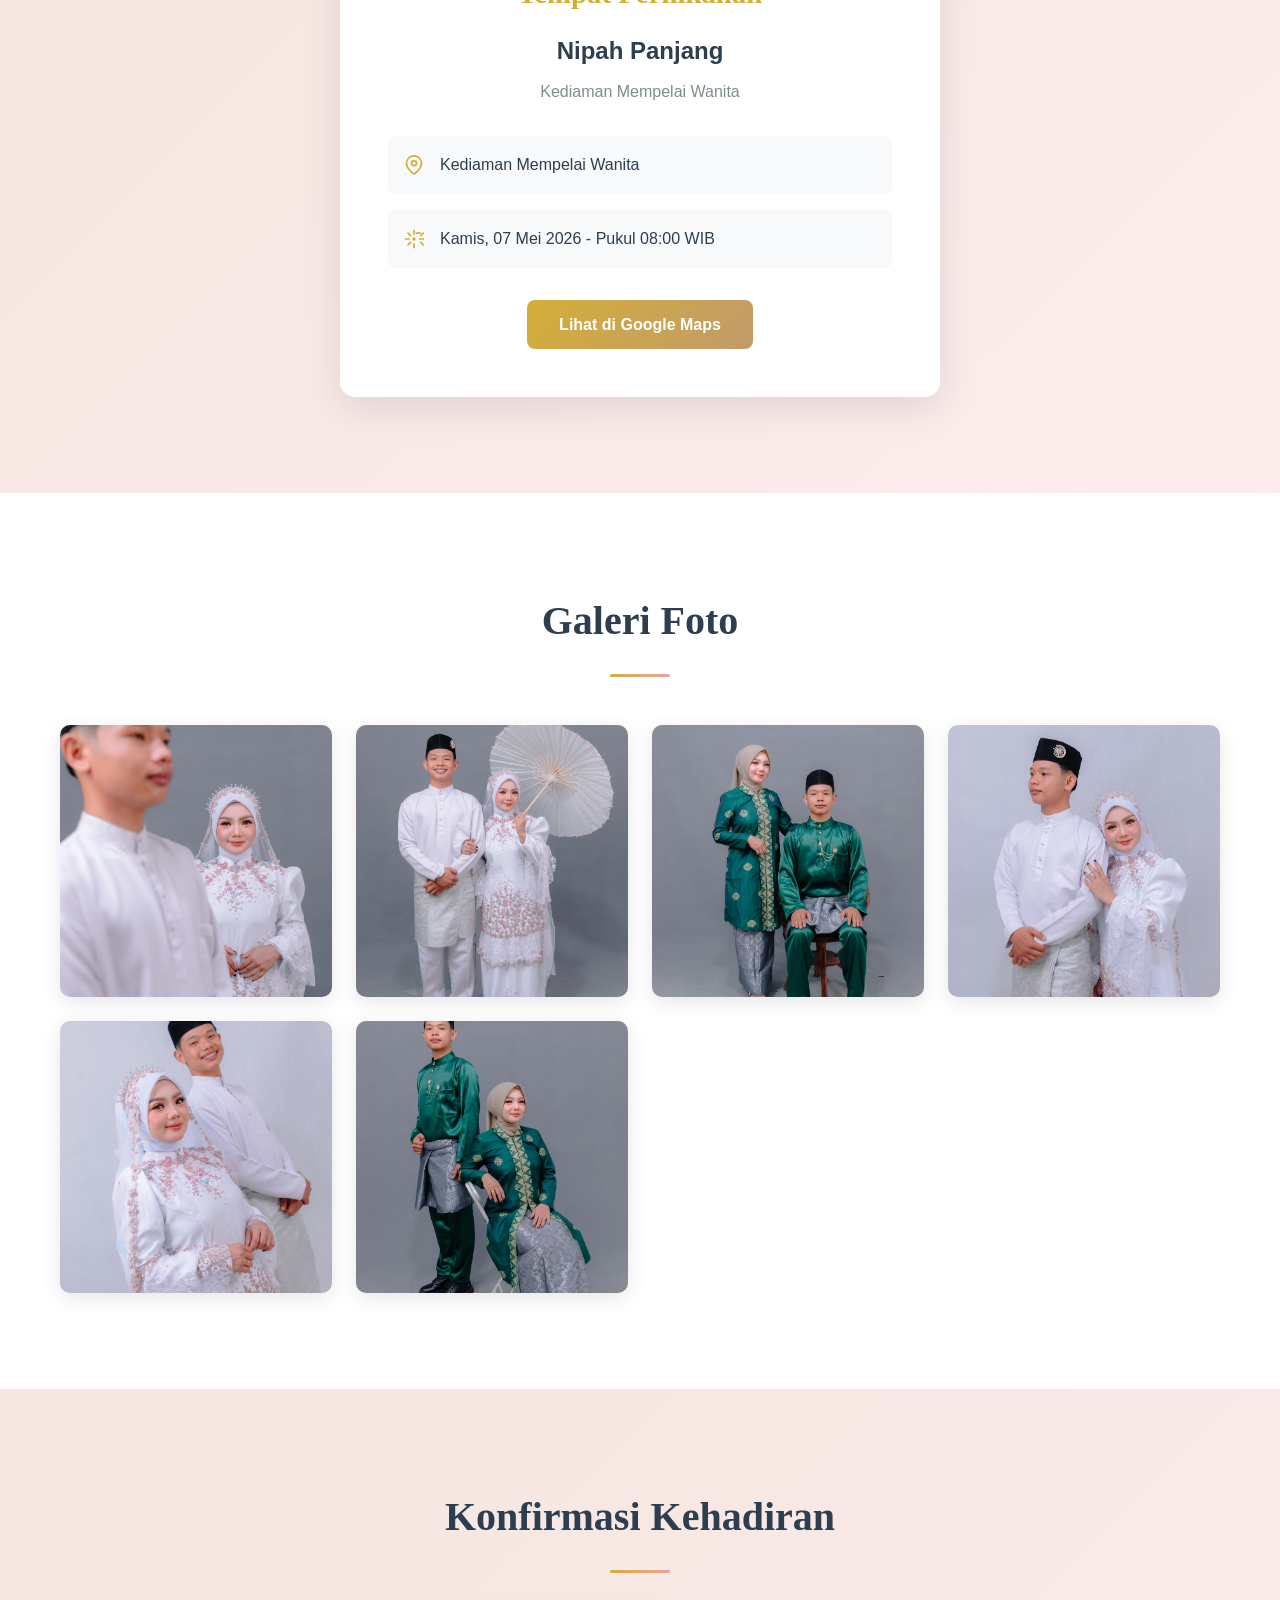
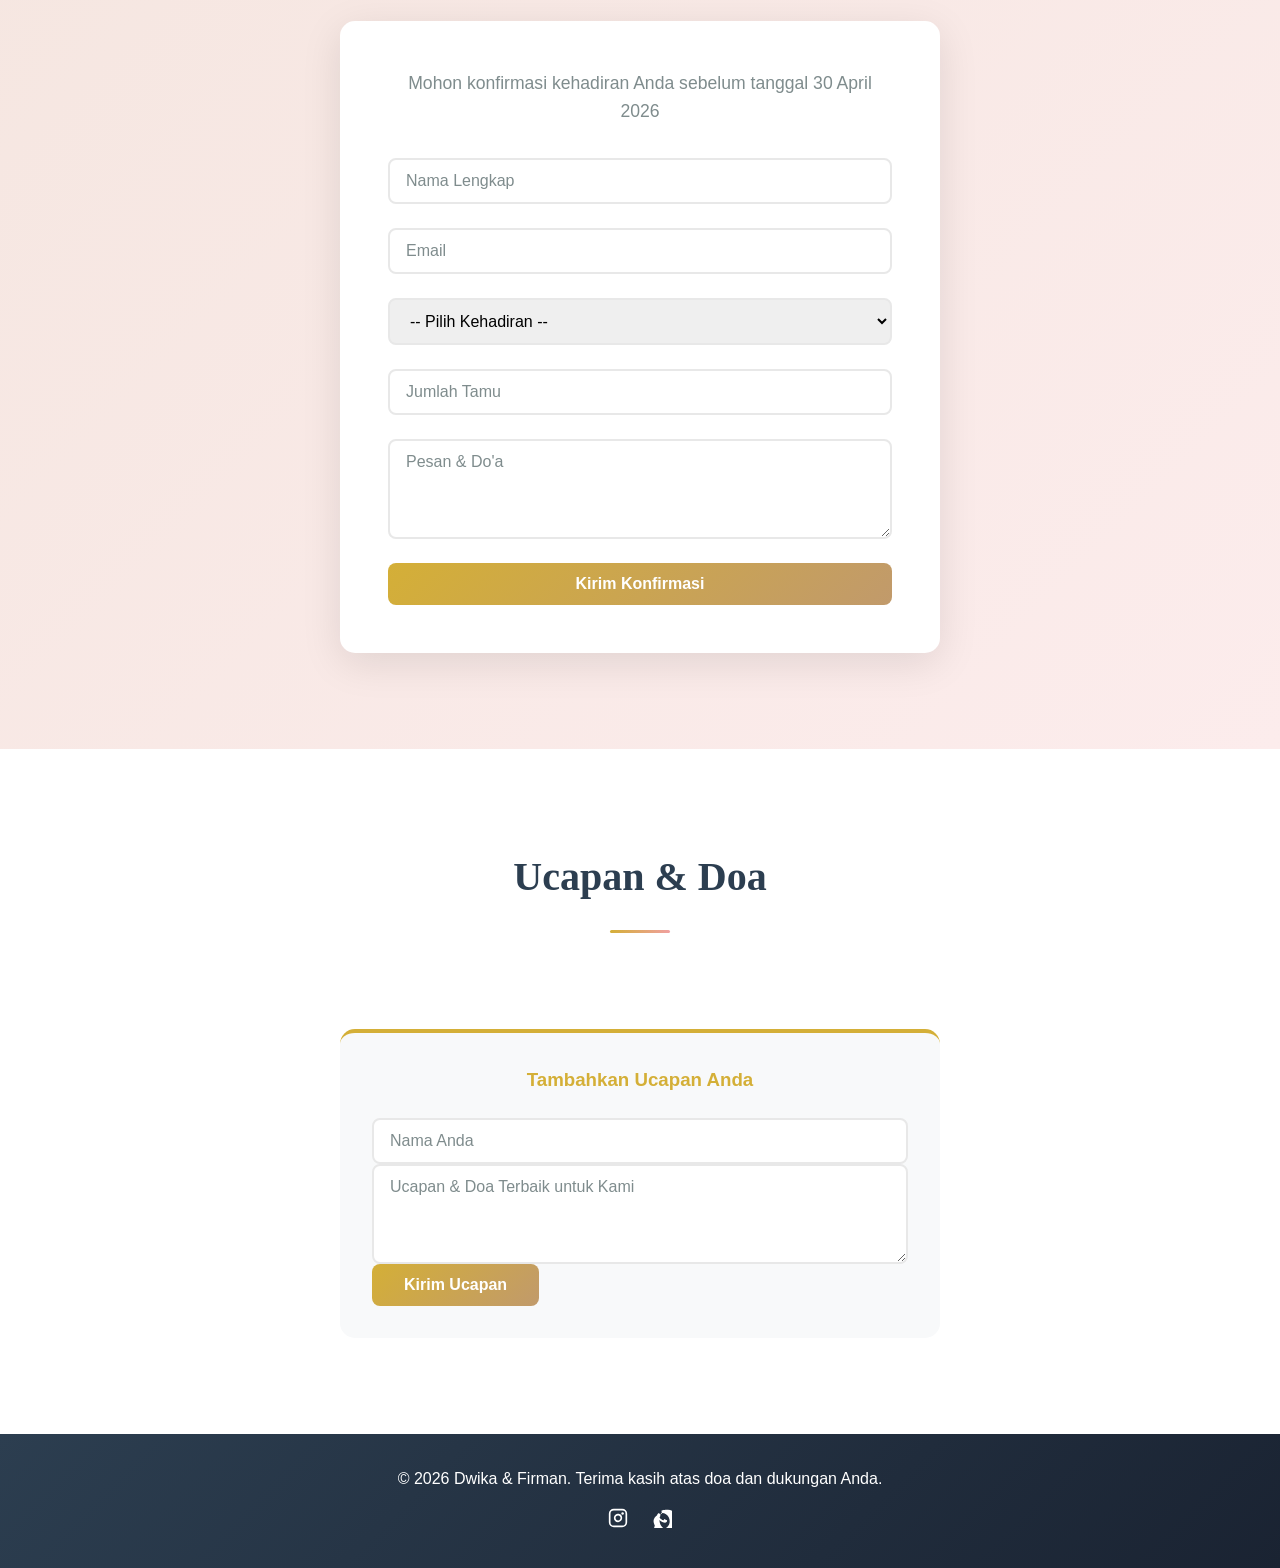
==== commit a8cadc2f: "update info mempelai dan optiomasi foto mobile" ====
--- a/index.html
+++ b/index.html
@@ -77,8 +77,8 @@
                     <div class="couple-image groom-img">
                         <img src="assets/WhatsApp Image 2026-04-22 at 05.42.44.jpeg" alt="Dwika">
                     </div>
-                    <h3 class="couple-name">Dwika</h3>
-                    <p class="couple-info">Putra dari Bapak ... dan Ibu ...</p>
+                    <h3 class="couple-name">Putri Dwika Aprilliani</h3>
+                    <p class="couple-info">Putri Kedua dari Bapak Saprudin dan Ibu Misnawati</p>
                 </div>
 
                 <!-- Heart Divider -->
@@ -93,8 +93,8 @@
                     <div class="couple-image bride-img">
                         <img src="assets/WhatsApp Image 2026-04-22 at 05.42.45.jpeg" alt="Firman">
                     </div>
-                    <h3 class="couple-name">Firman</h3>
-                    <p class="couple-info">Putri dari Bapak ... dan Ibu ...</p>
+                    <h3 class="couple-name">Firmansyah Putra</h3>
+                    <p class="couple-info">Putra Kedua dari Bapak Mauli dan Ibu Nurcahaya</p>
                 </div>
             </div>
 
--- a/style.css
+++ b/style.css
@@ -341,6 +341,7 @@
     width: 100%;
     height: 100%;
     object-fit: cover;
+    object-position: center top;
     transition: transform 0.3s ease;
 }
 
@@ -925,7 +926,15 @@
     .countdown-box { min-width: 60px; padding: 0.75rem 0.5rem; }
     .countdown-number { font-size: 1.25rem; }
     .section-title { font-size: 1.5rem; }
-    .couple-image { width: 100%; height: 280px; }
+    .couple-image { 
+        width: 100%; 
+        height: 280px;
+        max-width: 250px;
+        margin: 0 auto 1.5rem;
+    }
+    .couple-image img {
+        object-position: center top;
+    }
     .gallery-grid { grid-template-columns: repeat(2, 1fr); }
     .guestbook-list { grid-template-columns: 1fr; }
 }
